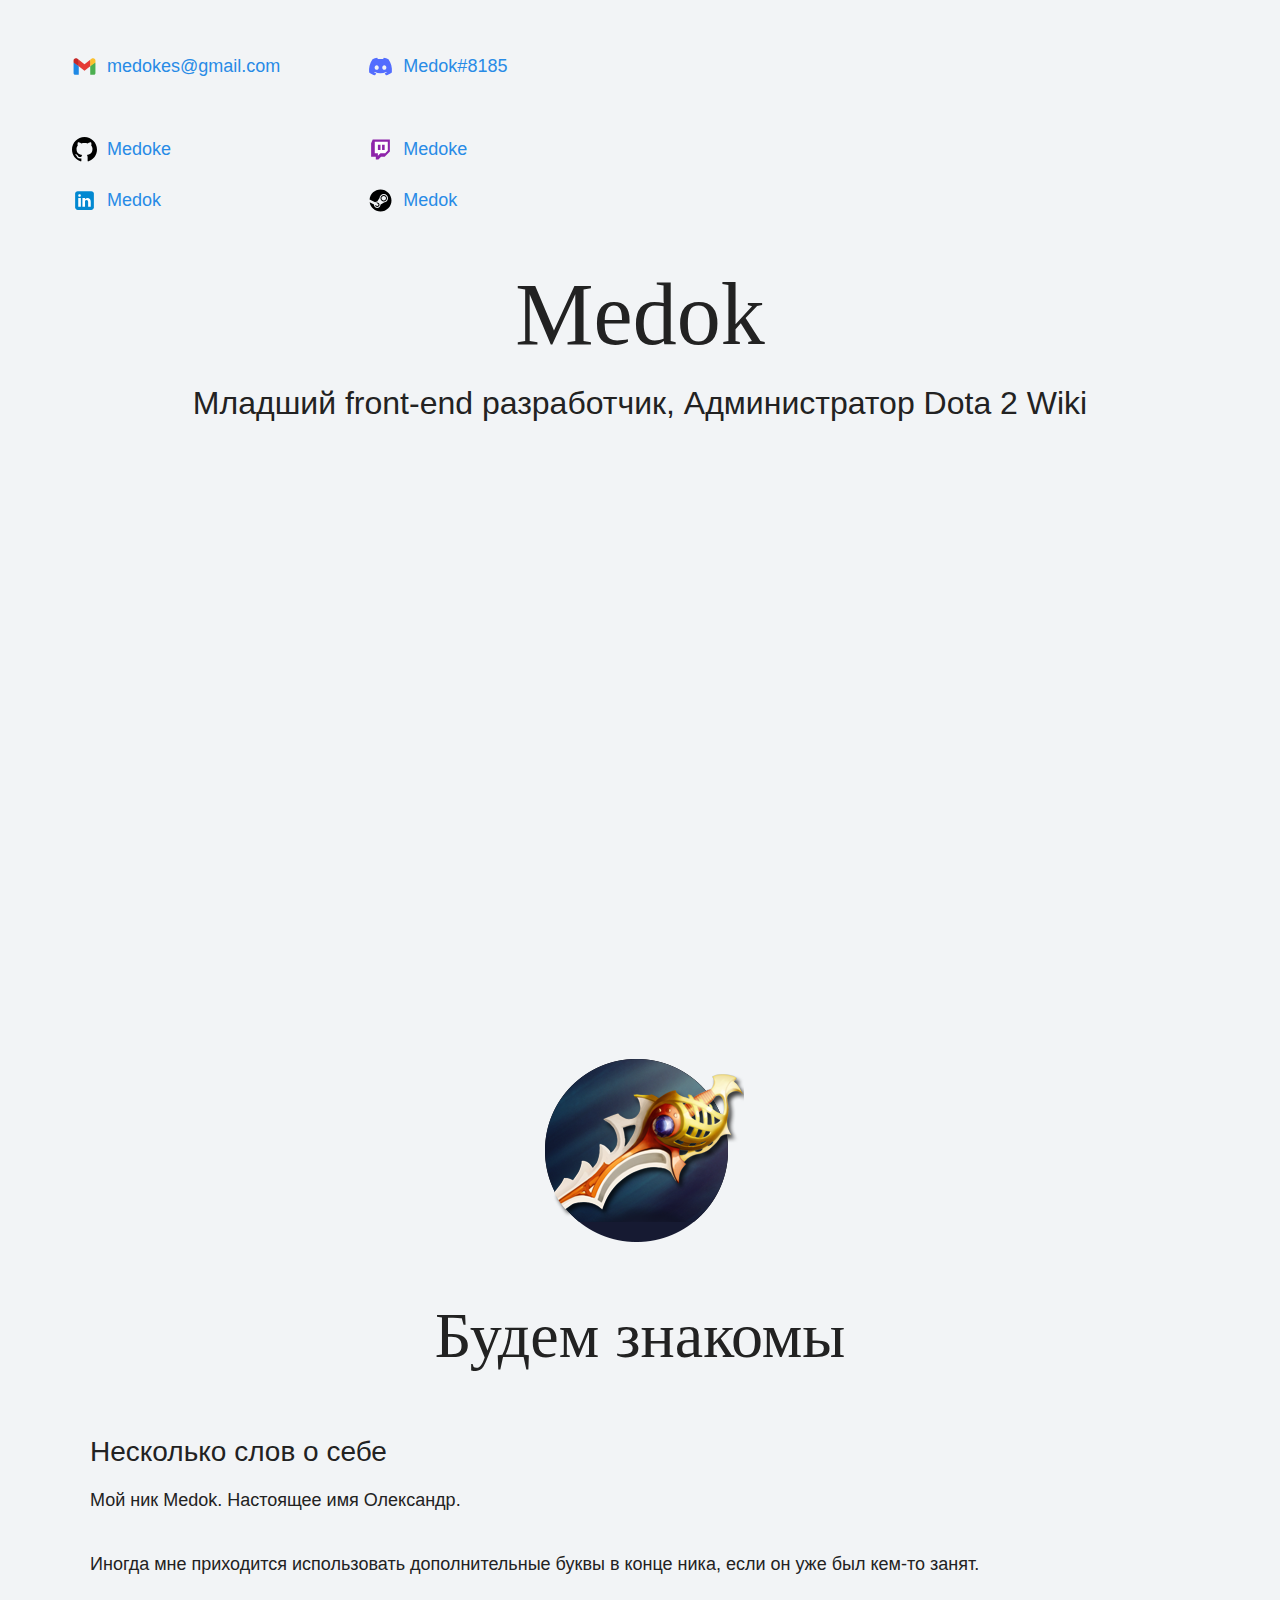
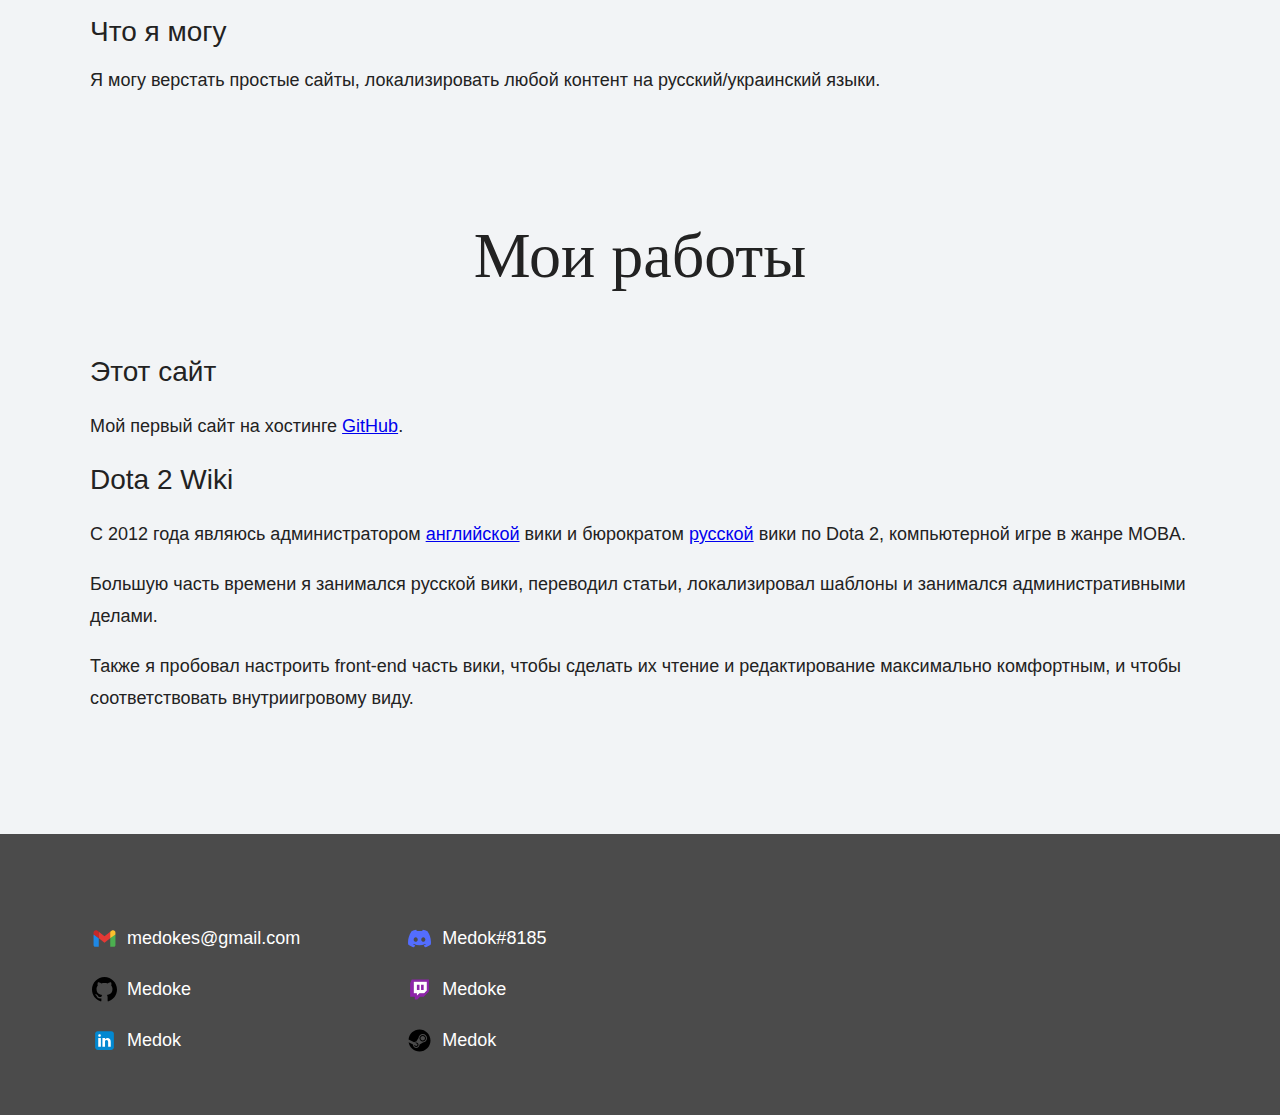
==== ru.html @ 31254937 "Added language switch, changed some fonts and colors" ====
<!DOCTYPE html>
<html lang="ru">

<head>
    <meta charset="UTF-8">
    <link rel="stylesheet" href="style.css">
    <link href="https://fonts.googleapis.com/css?family=Montserrat:400,500,700|Old+Standard+TT&display=swap&subset=cyrillic" rel="stylesheet">
    <link rel="shortcut icon" href="img/favicon.ico">
    <title>Портфолио младшего front-end разработчика</title>
</head>

<body>
    <header class="page-header">
        <div class="container">
            <p><a id="email" href="mailto:medokes@gmail.com" class="email" target="_blank" rel="noopener noreferrer">medokes@gmail.com</a><span title="Нажмите чтобы скопировать (Позже я заставлю это работать)" class="copy-button-header" id="copyemail"></span></p>
            <p><a href="https://github.com/Medoke" class="github" target="_blank">Medoke</a></p>
            <p><a href="https://linkedin.com/in/medok/" class="linkedin" target="_blank">Medok</a></p>
        </div>
        <div class="container">
            <p><a id="discord" href="https://discordapp.com/users/269479574465806346/" class="discord" target="_blank">Medok#8185</a><span title="Нажмите чтобы скопировать (Позже я заставлю это работать)" class="copy-button-header" id="copydiscord"></span></p>
            <p><a href="https://twitch.tv/Medoke" class="twitch" target="_blank">Medoke</a></p>
            <p><a href="https://steamcommunity.com/id/Medok/" class="steam" target="_blank">Medok</a></p>
        </div>
        <div class="lang">
            <p><a title="English" href="index.html">EN</a></p>
        </div>
    </header>

    <section class="hero-image">
        <div class="container">
            <h1 class="heading">Medok</h1>
            <p>Младший front-end разработчик, Администратор Dota 2 Wiki</p>
        </div>
    </section>

    <section class="intro">
        <div class="container">
            <figure class="avatar">
                <img src="files/avatar.png" alt="Мой аватар">
            </figure>
            <h2 class="subheading">Будем знакомы</h2>
            <h3>Несколько слов о себе</h3>
            <p>Мой ник Medok. Настоящее имя Олександр.</p>
            <p>Иногда мне приходится использовать дополнительные буквы в конце ника, если он уже был кем-то занят.</p>
            <h3>Что я могу</h3>
            <p>Я могу верстать простые сайты, локализировать любой контент на русский/украинский языки.</p>
        </div>
    </section>

    <section class="portfolio">
        <div class="container">
            <h2 class="subheading">Мои работы</h2>

            <h3>Этот сайт</h3>
            <p>Мой первый сайт на хостинге <a href="https://github.com">GitHub</a>.</p>

            <h3>Dota 2 Wiki</h3>
            <p>С 2012 года являюсь администратором <a href="https://dota2.fandom.com" target="_blank">английской</a> вики и бюрократом <a href="https://dota2.fandom.com/ru" target="_blank">русской</a> вики по Dota 2, компьютерной игре в жанре MOBA.</p>
            <p>Большую часть времени я занимался русской вики, переводил статьи, локализировал шаблоны и занимался административными делами.</p>
            <p>Также я пробовал настроить front-end часть вики, чтобы сделать их чтение и редактирование максимально комфортным, и чтобы соответствовать внутриигровому виду.</p>
        </div>
    </section>

    <footer class="page-footer">
        <div class="container">
            <p><a href="mailto:medokes@gmail.com" class="email" target="_blank" rel="noopener noreferrer">medokes@gmail.com</a><span title="Нажмите чтобы скопировать (Позже я заставлю это работать)" class="copy-button-footer" id="copyemail"></span></p>
            <p><a href="https://github.com/Medoke" class="github" target="_blank">Medoke</a></p>
            <p><a href="https://linkedin.com/in/medok/" class="linkedin" target="_blank">Medok</a></p>
        </div>
        <div class="container">
            <p><a href="https://discordapp.com/users/269479574465806346/" class="discord" target="_blank">Medok#8185</a><span title="Нажмите чтобы скопировать (Позже я заставлю это работать)" class="copy-button-footer" id="copydiscord"></span></p>
            <p><a href="https://twitch.tv/Medoke" class="twitch" target="_blank">Medoke</a></p>
            <p><a href="https://steamcommunity.com/id/Medok/" class="steam" target="_blank">Medok</a></p>
        </div>
    </footer>
</body>

</html>
---- style.css ----
@font-face {
    font-family: 'Radiance';
    src: url('https://steamcdn-a.akamaihd.net/apps/underlords/fonts/Radiance-Regular.woff') format('woff');
    font-weight: 400;
    font-style: normal;
    font-display: swap
}

@font-face {
    font-family: 'Radiance';
    src: url('https://cdn.cloudflare.steamstatic.com/apps/dota2/fonts/radiance-bold.woff') format('woff');
    font-weight: 700;
    font-style: normal;
    font-display: swap
}

@font-face {
    font-family: 'Radiance';
    src: url('https://cdn.cloudflare.steamstatic.com/apps/dota2/fonts/radiance-black.woff') format('woff');
    font-weight: 900;
    font-style: normal;
    font-display: swap
}

@font-face {
    font-family: 'Radiance';
    src: url('https://cdn.cloudflare.steamstatic.com/apps/dota2/fonts/radiance-semibold.woff') format('woff');
    font-weight: 500;
    font-style: normal;
    font-display: swap
}

body {
    margin: 0;
    min-width: 1100px;
    font-family: "Samsung Sans", sans-serif;
    font-size: 18px;
    line-height: 32px;
    color: #222222;
    background-color: #f2f4f6;
    background-image: url("img/hero-bg.jpg");
    background-repeat: no-repeat;
    background-position: top center;
}

.container {
    max-width: 1100px;
    margin: 0 auto;
    padding: 0 16px;
}

.page-header {
    padding: 32px 0 32px;
    display: grid;
    grid-template-columns: auto auto 2fr;
    margin: 0 auto;
    max-width: 1920px;
}

.page-header .container,
.page-footer .container {
    max-width: 1920px;
    text-align: left;
}

.page-header a {
    margin-left: 56px;
    color: #288be6;
    text-decoration: none;
    background-repeat: no-repeat;
    background-position: left;
}

.email {
    padding-left: 35px;
    background-image: url("img/icon-gmail.svg");
    height: 30px;
    display: inline-block;
    background-size: 25px;
    padding-bottom: 3px;
}

.discord {
    padding-left: 35px;
    background-image: url("img/icon-discord.svg");
    height: 30px;
    display: inline-block;
    background-size: 25px;
    padding-bottom: 3px;
}

.linkedin {
    padding-left: 35px;
    background-image: url("img/icon-linkedin.svg");
    height: 30px;
    display: inline-block;
    background-size: 25px;
    padding-bottom: 3px;
}

.github {
    padding-left: 35px;
    background-image: url("img/icon-github.svg");
    height: 30px;
    display: inline-block;
    background-size: 25px;
    padding-bottom: 3px;
}

.steam {
    padding-left: 35px;
    background-image: url("img/icon-steam-circled.svg");
    height: 30px;
    display: inline-block;
    background-size: 25px;
    padding-bottom: 3px;
}

.twitch {
    padding-left: 35px;
    background-image: url("img/icon-twitch.svg");
    height: 30px;
    display: inline-block;
    background-size: 25px;
    padding-bottom: 3px;
}

.lang {
    text-align: right;
    margin-left: 1200px;
    background-color: #0040ff2b;
    height: 32px;
    width: 32px;
    border-radius: 16px;
}

.lang p {
    margin: 0;
}

.lang a {
    color: #000000c2;
    font-weight: 500;
    margin-left: 0px;
    margin-right: 4px;
}

.hero-image {
    margin-bottom: 620px;
}

.hero-image .container {
    max-width: 1920px;
    text-align: center;
}

.heading {
    margin: 0 0 16px;
    font-family: "Radiance", serif;
    font-size: 88px;
    line-height: 96px;
    font-weight: 400;
}

.hero-image p {
    margin: 0;
    font-size: 32px;
    line-height: 48px;
}

.intro {
    margin: 0 0 120px;
}

.subheading {
    margin: 0 0 56px;
    font-family: "Radiance", serif;
    font-size: 64px;
    line-height: 80px;
    font-weight: 400;
    text-align: center;
}

.avatar {
    margin: 0 0 32px;
    text-align: center;
}

.intro h3,
.portfolio h3 {
    margin: 0 0 12px;
    font-size: 28px;
    line-height: 40px;
    font-weight: 500;
}

.intro p {
    margin: 0 0 32px;
}

.skills-list {
    margin: 0;
    padding: 0;
}

.skills-list dt {
    padding-left: 32px;
    background-repeat: no-repeat;
    background-position: left;
}

.skill-html {
    background-image: url("img/icon-html.svg");
}

.skill-css {
    background-image: url("img/icon-css.svg");
}

.level {
    margin: 4px 0 16px;
    padding: 0;
    height: 14px;
    font-size: 0;
    background-color: #ffffff;
    border: 1px solid #86c3fa;
    border-radius: 8px;
}

.level div {
    margin: 1px;
    height: 12px;
    background-color: #288be6;
    border-radius: 6px;
}

.portfolio {
    margin: 0 0 120px;
}

.projects {
    margin: 0;
    padding: 0;
    list-style: none;
}

.projects li {
    margin: 0 0 80px;
}

.project-image {
    margin: 0 0 24px;
    text-align: center;
}

.projects p {
    margin: 0 0 24px;
}

.button {
    padding: 6px 20px;
    display: inline-block;
    vertical-align: baseline;
    text-decoration: none;
    text-transform: uppercase;
    border-radius: 4px;
    background-color: #288be6;
    color: #ffffff;
}

.page-footer {
    background-color: #4b4b4b;
    color: #ffffff;
    display: grid;
    grid-template-columns: auto auto 2fr;
    margin: 0 auto;
    max-width: 1920px;
    padding: 70px 20px 40px;
}

.page-footer a {
    margin-left: 56px;
    color: inherit;
    text-decoration: none;
    background-repeat: no-repeat;
    background-position: left;
}

.copy-button-header {
    background-image: url("https://img.icons8.com/fluency-systems-regular/48/000000/copy.png");
    height: 12px;
    display: inline-block;
    background-size: 16px;
    padding-bottom: 2px;
    width: 16px;
    margin-left: 3px;
    cursor: pointer;
}

.copy-button-footer {
    background-image: url("https://img.icons8.com/fluency-systems-regular/48/000000/copy.png");
    height: 12px;
    display: inline-block;
    background-size: 16px;
    padding-bottom: 2px;
    width: 16px;
    margin-left: 3px;
    cursor: pointer;
    filter: invert(100%);
}
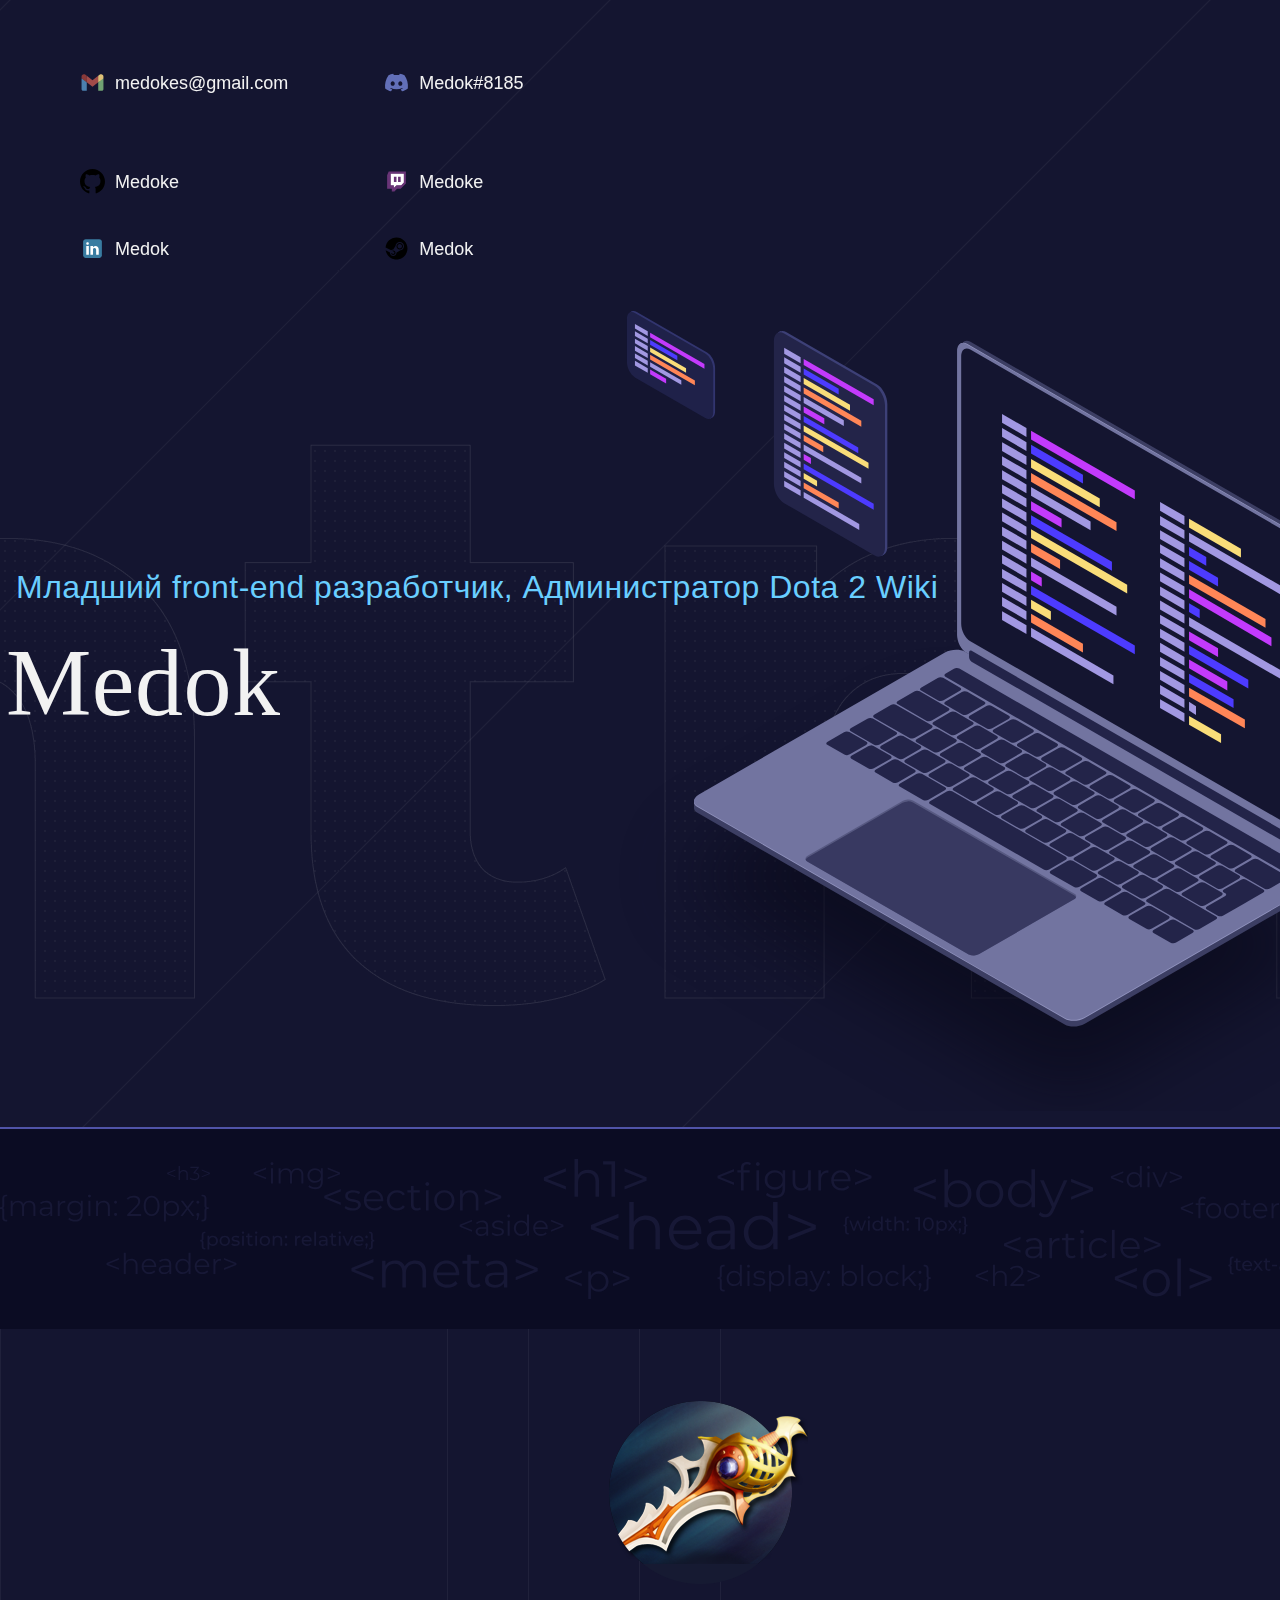
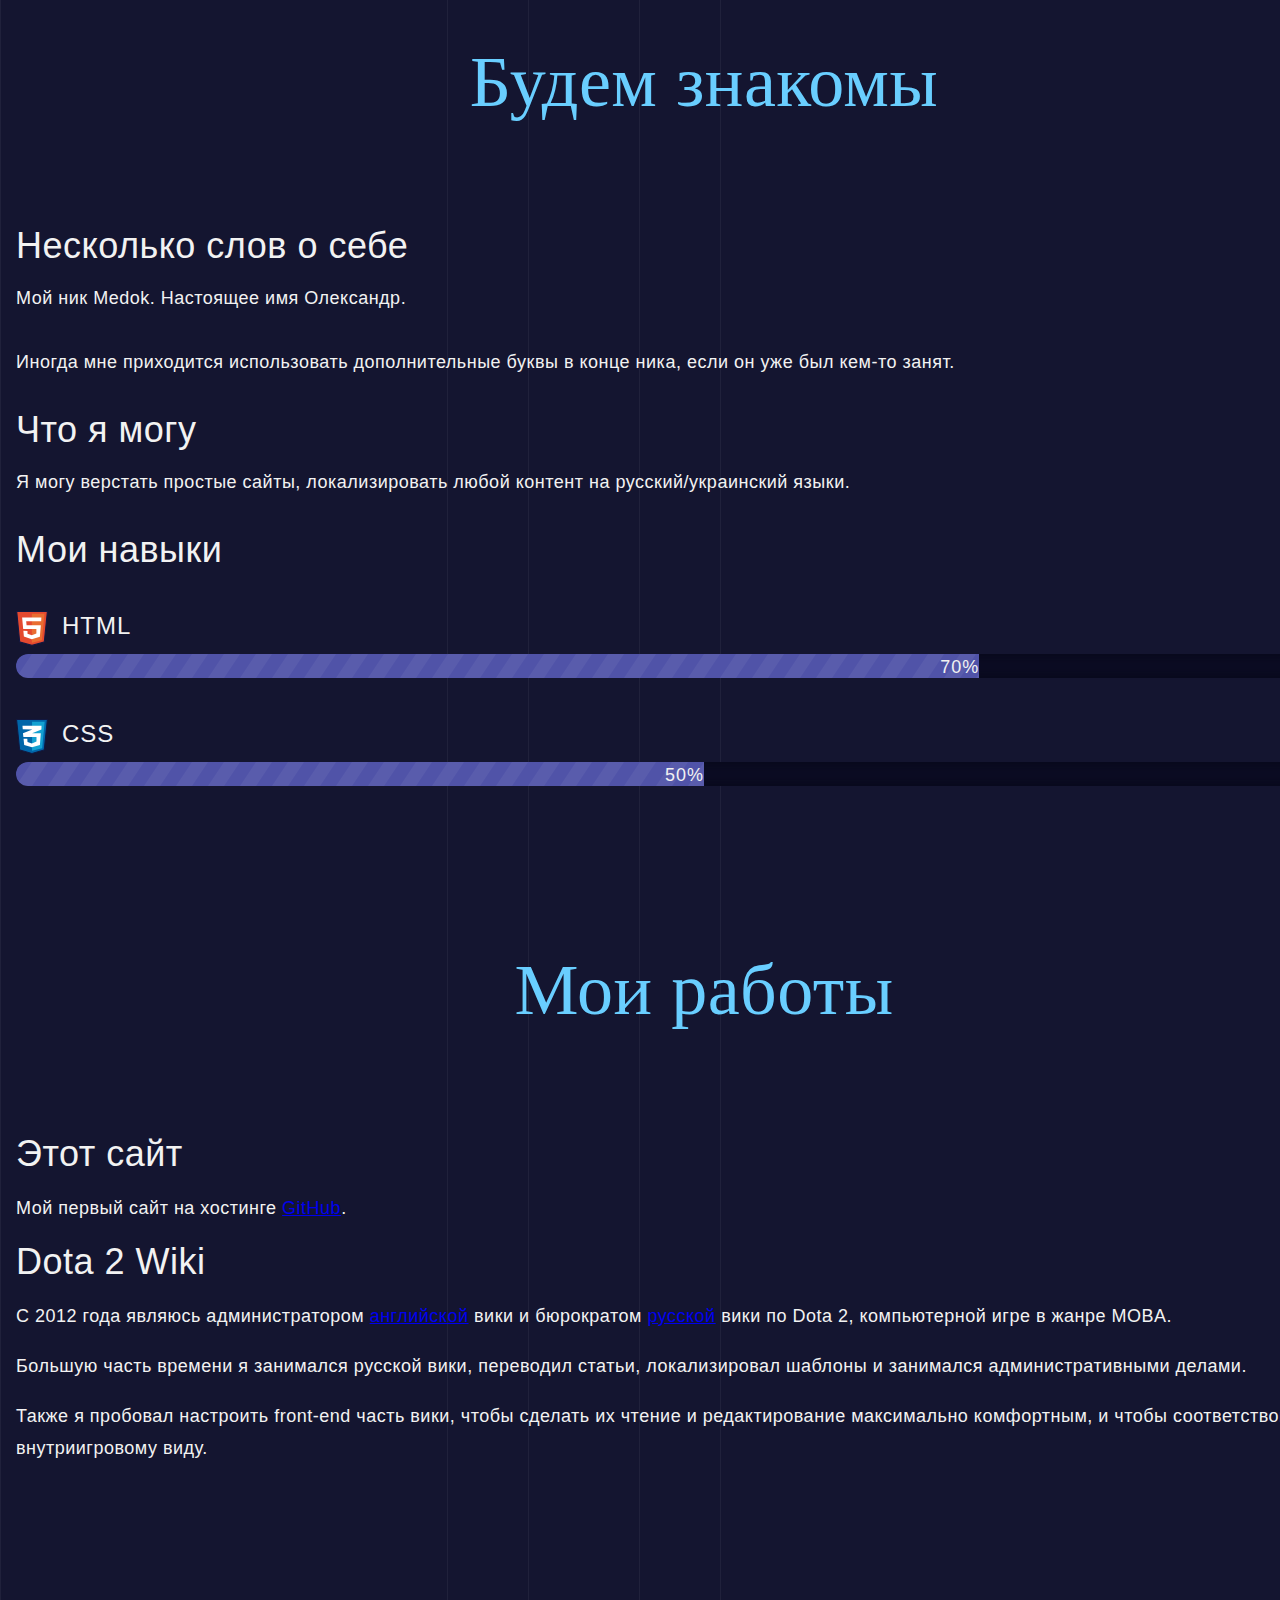
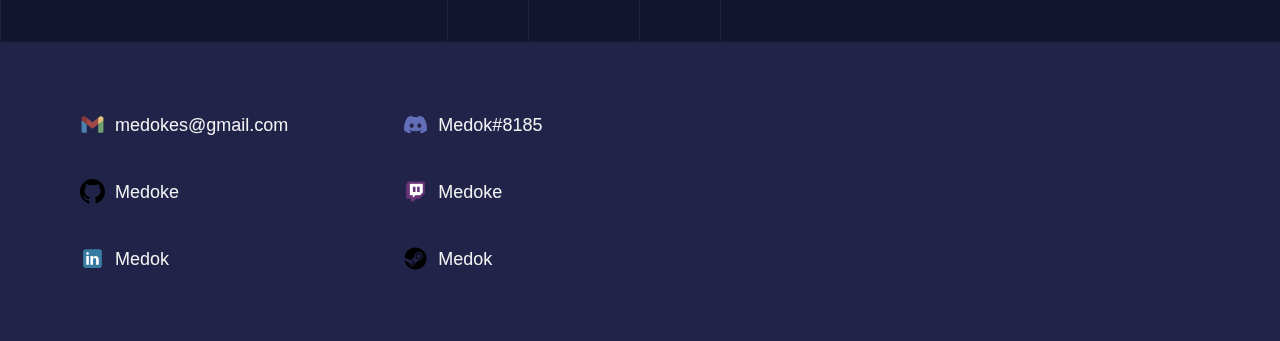
==== commit f3d64498: "Dark theme now main, skills improved" ====
--- a/ru.html
+++ b/ru.html
@@ -4,7 +4,7 @@
 <head>
     <meta charset="UTF-8">
     <link rel="stylesheet" href="style.css">
-    <link href="https://fonts.googleapis.com/css?family=Montserrat:400,500,700|Old+Standard+TT&display=swap&subset=cyrillic" rel="stylesheet">
+    <link rel="stylesheet" href="https://fonts.googleapis.com/css?family=Montserrat:400,500,700|Old+Standard+TT&display=swap&subset=cyrillic">
     <link rel="shortcut icon" href="img/favicon.ico">
     <title>Портфолио младшего front-end разработчика</title>
 </head>
@@ -12,17 +12,19 @@
 <body>
     <header class="page-header">
         <div class="container">
-            <p><a id="email" href="mailto:medokes@gmail.com" class="email" target="_blank" rel="noopener noreferrer">medokes@gmail.com</a><span title="Нажмите чтобы скопировать (Позже я заставлю это работать)" class="copy-button-header" id="copyemail"></span></p>
-            <p><a href="https://github.com/Medoke" class="github" target="_blank">Medoke</a></p>
-            <p><a href="https://linkedin.com/in/medok/" class="linkedin" target="_blank">Medok</a></p>
+            <p><a alt="Email" id="email" href="mailto:medokes@gmail.com" class="email" target="_blank" rel="noopener noreferrer">medokes@gmail.com</a><span alt="Копировать" title="Нажмите чтобы скопировать (Позже я заставлю это работать)" class="copy-button"
+                    id="copyemail"></span></p>
+            <p><a alt="GitHub" href="https://github.com/Medoke" class="github" target="_blank">Medoke</a></p>
+            <p><a alt="LinkedIn" href="https://linkedin.com/in/medok/" class="linkedin" target="_blank">Medok</a></p>
         </div>
         <div class="container">
-            <p><a id="discord" href="https://discordapp.com/users/269479574465806346/" class="discord" target="_blank">Medok#8185</a><span title="Нажмите чтобы скопировать (Позже я заставлю это работать)" class="copy-button-header" id="copydiscord"></span></p>
-            <p><a href="https://twitch.tv/Medoke" class="twitch" target="_blank">Medoke</a></p>
-            <p><a href="https://steamcommunity.com/id/Medok/" class="steam" target="_blank">Medok</a></p>
+            <p><a alt="Discord" id="discord" href="https://discordapp.com/users/269479574465806346/" class="discord" target="_blank">Medok#8185</a><span alt="Копировать" title="Нажмите чтобы скопировать (Позже я заставлю это работать)" class="copy-button"
+                    id="copydiscord"></span></p>
+            <p><a alt="Twitch" href="https://twitch.tv/Medoke" class="twitch" target="_blank">Medoke</a></p>
+            <p><a alt="Steam" href="https://steamcommunity.com/id/Medok/" class="steam" target="_blank">Medok</a></p>
         </div>
         <div class="lang">
-            <p><a title="English" href="index.html">EN</a></p>
+            <p><a title="English" href="/MySite/">EN</a></p>
         </div>
     </header>
 
@@ -45,6 +47,19 @@
             <h3>Что я могу</h3>
             <p>Я могу верстать простые сайты, локализировать любой контент на русский/украинский языки.</p>
         </div>
+        <div class="skills">
+            <h3>Мои навыки</h3>
+            <dl class="skills-list">
+                <dt class="skill-html">HTML</dt>
+                <dd class="level">
+                    <div style="width: 70%;">70%</div>
+                </dd>
+                <dt class="skill-css">CSS</dt>
+                <dd class="level">
+                    <div style="width: 50%;">50%</div>
+                </dd>
+            </dl>
+        </div>
     </section>
 
     <section class="portfolio">
@@ -52,10 +67,11 @@
             <h2 class="subheading">Мои работы</h2>
 
             <h3>Этот сайт</h3>
-            <p>Мой первый сайт на хостинге <a href="https://github.com">GitHub</a>.</p>
+            <p>Мой первый сайт на хостинге <a alt="GitHub" href="https://github.com">GitHub</a>.</p>
 
             <h3>Dota 2 Wiki</h3>
-            <p>С 2012 года являюсь администратором <a href="https://dota2.fandom.com" target="_blank">английской</a> вики и бюрократом <a href="https://dota2.fandom.com/ru" target="_blank">русской</a> вики по Dota 2, компьютерной игре в жанре MOBA.</p>
+            <p>С 2012 года являюсь администратором <a alt="Dota 2 Wiki" href="https://dota2.fandom.com" target="_blank">английской</a> вики и бюрократом <a alt="Dota 2 Вики" href="https://dota2.fandom.com/ru" target="_blank">русской</a> вики по Dota 2, компьютерной
+                игре в жанре MOBA.</p>
             <p>Большую часть времени я занимался русской вики, переводил статьи, локализировал шаблоны и занимался административными делами.</p>
             <p>Также я пробовал настроить front-end часть вики, чтобы сделать их чтение и редактирование максимально комфортным, и чтобы соответствовать внутриигровому виду.</p>
         </div>
@@ -63,14 +79,15 @@
 
     <footer class="page-footer">
         <div class="container">
-            <p><a href="mailto:medokes@gmail.com" class="email" target="_blank" rel="noopener noreferrer">medokes@gmail.com</a><span title="Нажмите чтобы скопировать (Позже я заставлю это работать)" class="copy-button-footer" id="copyemail"></span></p>
-            <p><a href="https://github.com/Medoke" class="github" target="_blank">Medoke</a></p>
-            <p><a href="https://linkedin.com/in/medok/" class="linkedin" target="_blank">Medok</a></p>
+            <p><a alt="Email" href="mailto:medokes@gmail.com" class="email" target="_blank" rel="noopener noreferrer">medokes@gmail.com</a><span alt="Копировать" title="Нажмите чтобы скопировать (Позже я заставлю это работать)" class="copy-button invert"
+                    id="copyemail"></span></p>
+            <p><a alt="GitHub" href="https://github.com/Medoke" class="github" target="_blank">Medoke</a></p>
+            <p><a alt="LinkedIn" href="https://linkedin.com/in/medok/" class="linkedin" target="_blank">Medok</a></p>
         </div>
         <div class="container">
-            <p><a href="https://discordapp.com/users/269479574465806346/" class="discord" target="_blank">Medok#8185</a><span title="Нажмите чтобы скопировать (Позже я заставлю это работать)" class="copy-button-footer" id="copydiscord"></span></p>
-            <p><a href="https://twitch.tv/Medoke" class="twitch" target="_blank">Medoke</a></p>
-            <p><a href="https://steamcommunity.com/id/Medok/" class="steam" target="_blank">Medok</a></p>
+            <p><a alt="Discord" href="https://discordapp.com/users/269479574465806346/" class="discord" target="_blank">Medok#8185</a><span alt="Копировать" title="Нажмите чтобы скопировать (Позже я заставлю это работать)" class="copy-button invert" id="copydiscord"></span></p>
+            <p><a alt="Twitch" href="https://twitch.tv/Medoke" class="twitch" target="_blank">Medoke</a></p>
+            <p><a alt="Steam" href="https://steamcommunity.com/id/Medok/" class="steam" target="_blank">Medok</a></p>
         </div>
     </footer>
 </body>
--- a/style.css
+++ b/style.css
@@ -1,310 +1,507 @@
-@font-face {
-    font-family: 'Radiance';
-    src: url('https://steamcdn-a.akamaihd.net/apps/underlords/fonts/Radiance-Regular.woff') format('woff');
-    font-weight: 400;
-    font-style: normal;
-    font-display: swap
-}
-
-@font-face {
-    font-family: 'Radiance';
-    src: url('https://cdn.cloudflare.steamstatic.com/apps/dota2/fonts/radiance-bold.woff') format('woff');
-    font-weight: 700;
-    font-style: normal;
-    font-display: swap
-}
-
-@font-face {
-    font-family: 'Radiance';
-    src: url('https://cdn.cloudflare.steamstatic.com/apps/dota2/fonts/radiance-black.woff') format('woff');
-    font-weight: 900;
-    font-style: normal;
-    font-display: swap
-}
-
-@font-face {
-    font-family: 'Radiance';
-    src: url('https://cdn.cloudflare.steamstatic.com/apps/dota2/fonts/radiance-semibold.woff') format('woff');
-    font-weight: 500;
-    font-style: normal;
-    font-display: swap
-}
-
-body {
-    margin: 0;
-    min-width: 1100px;
-    font-family: "Samsung Sans", sans-serif;
-    font-size: 18px;
-    line-height: 32px;
-    color: #222222;
-    background-color: #f2f4f6;
-    background-image: url("img/hero-bg.jpg");
-    background-repeat: no-repeat;
-    background-position: top center;
-}
-
-.container {
-    max-width: 1100px;
-    margin: 0 auto;
-    padding: 0 16px;
-}
-
-.page-header {
-    padding: 32px 0 32px;
-    display: grid;
-    grid-template-columns: auto auto 2fr;
-    margin: 0 auto;
-    max-width: 1920px;
-}
-
-.page-header .container,
-.page-footer .container {
-    max-width: 1920px;
-    text-align: left;
-}
-
-.page-header a {
-    margin-left: 56px;
-    color: #288be6;
-    text-decoration: none;
-    background-repeat: no-repeat;
-    background-position: left;
-}
-
-.email {
-    padding-left: 35px;
-    background-image: url("img/icon-gmail.svg");
-    height: 30px;
-    display: inline-block;
-    background-size: 25px;
-    padding-bottom: 3px;
-}
-
-.discord {
-    padding-left: 35px;
-    background-image: url("img/icon-discord.svg");
-    height: 30px;
-    display: inline-block;
-    background-size: 25px;
-    padding-bottom: 3px;
-}
-
-.linkedin {
-    padding-left: 35px;
-    background-image: url("img/icon-linkedin.svg");
-    height: 30px;
-    display: inline-block;
-    background-size: 25px;
-    padding-bottom: 3px;
-}
-
-.github {
-    padding-left: 35px;
-    background-image: url("img/icon-github.svg");
-    height: 30px;
-    display: inline-block;
-    background-size: 25px;
-    padding-bottom: 3px;
-}
-
-.steam {
-    padding-left: 35px;
-    background-image: url("img/icon-steam-circled.svg");
-    height: 30px;
-    display: inline-block;
-    background-size: 25px;
-    padding-bottom: 3px;
-}
-
-.twitch {
-    padding-left: 35px;
-    background-image: url("img/icon-twitch.svg");
-    height: 30px;
-    display: inline-block;
-    background-size: 25px;
-    padding-bottom: 3px;
-}
-
-.lang {
-    text-align: right;
-    margin-left: 1200px;
-    background-color: #0040ff2b;
-    height: 32px;
-    width: 32px;
-    border-radius: 16px;
-}
-
-.lang p {
-    margin: 0;
-}
-
-.lang a {
-    color: #000000c2;
-    font-weight: 500;
-    margin-left: 0px;
-    margin-right: 4px;
-}
-
-.hero-image {
-    margin-bottom: 620px;
-}
-
-.hero-image .container {
-    max-width: 1920px;
-    text-align: center;
-}
-
-.heading {
-    margin: 0 0 16px;
-    font-family: "Radiance", serif;
-    font-size: 88px;
-    line-height: 96px;
-    font-weight: 400;
-}
-
-.hero-image p {
-    margin: 0;
-    font-size: 32px;
-    line-height: 48px;
-}
-
-.intro {
-    margin: 0 0 120px;
-}
-
-.subheading {
-    margin: 0 0 56px;
-    font-family: "Radiance", serif;
-    font-size: 64px;
-    line-height: 80px;
-    font-weight: 400;
-    text-align: center;
-}
-
-.avatar {
-    margin: 0 0 32px;
-    text-align: center;
-}
-
-.intro h3,
-.portfolio h3 {
-    margin: 0 0 12px;
-    font-size: 28px;
-    line-height: 40px;
-    font-weight: 500;
-}
-
-.intro p {
-    margin: 0 0 32px;
-}
-
-.skills-list {
-    margin: 0;
-    padding: 0;
-}
-
-.skills-list dt {
-    padding-left: 32px;
-    background-repeat: no-repeat;
-    background-position: left;
-}
-
-.skill-html {
-    background-image: url("img/icon-html.svg");
-}
-
-.skill-css {
-    background-image: url("img/icon-css.svg");
-}
-
-.level {
-    margin: 4px 0 16px;
-    padding: 0;
-    height: 14px;
-    font-size: 0;
-    background-color: #ffffff;
-    border: 1px solid #86c3fa;
-    border-radius: 8px;
-}
-
-.level div {
-    margin: 1px;
-    height: 12px;
-    background-color: #288be6;
-    border-radius: 6px;
-}
-
-.portfolio {
-    margin: 0 0 120px;
-}
-
-.projects {
-    margin: 0;
-    padding: 0;
-    list-style: none;
-}
-
-.projects li {
-    margin: 0 0 80px;
-}
-
-.project-image {
-    margin: 0 0 24px;
-    text-align: center;
-}
-
-.projects p {
-    margin: 0 0 24px;
-}
-
-.button {
-    padding: 6px 20px;
-    display: inline-block;
-    vertical-align: baseline;
-    text-decoration: none;
-    text-transform: uppercase;
-    border-radius: 4px;
-    background-color: #288be6;
-    color: #ffffff;
-}
-
-.page-footer {
-    background-color: #4b4b4b;
-    color: #ffffff;
-    display: grid;
-    grid-template-columns: auto auto 2fr;
-    margin: 0 auto;
-    max-width: 1920px;
-    padding: 70px 20px 40px;
-}
-
-.page-footer a {
-    margin-left: 56px;
-    color: inherit;
-    text-decoration: none;
-    background-repeat: no-repeat;
-    background-position: left;
-}
-
-.copy-button-header {
-    background-image: url("https://img.icons8.com/fluency-systems-regular/48/000000/copy.png");
-    height: 12px;
-    display: inline-block;
-    background-size: 16px;
-    padding-bottom: 2px;
-    width: 16px;
-    margin-left: 3px;
-    cursor: pointer;
-}
-
-.copy-button-footer {
-    background-image: url("https://img.icons8.com/fluency-systems-regular/48/000000/copy.png");
-    height: 12px;
-    display: inline-block;
-    background-size: 16px;
-    padding-bottom: 2px;
-    width: 16px;
-    margin-left: 3px;
-    cursor: pointer;
-    filter: invert(100%);
+body {
+    position: relative;
+    margin: 0;
+    min-width: 1408px;
+    font-family: "Samsung Sans", sans-serif;
+    font-size: 18px;
+    line-height: 32px;
+    color: #f2f2f2;
+    background-color: #141530;
+    background-image: url("img/pattern-lines-hero.svg");
+    background-position: center;
+}
+
+h3 {
+    font-size: 2em;
+}
+
+h2 {
+    font-size: 4em;
+}
+
+section {
+    letter-spacing: 0.5px;
+}
+
+.container {
+    max-width: 1408px;
+    margin: 0 auto;
+    padding: 0 16px;
+}
+
+.page-header {
+    padding: 40px 0;
+    display: grid;
+    grid-template-columns: auto auto 2fr;
+    margin: 0 auto;
+    max-width: 1920px;
+}
+
+.page-header a,
+.page-footer a {
+    position: relative;
+    margin-left: 64px;
+    padding-bottom: 10px;
+    padding-top: 9px;
+    font-weight: 500;
+    text-decoration: none;
+    background-repeat: no-repeat;
+    background-position: left;
+    color: inherit;
+}
+
+.page-header a:focus,
+.page-header a:hover,
+.page-footer a:focus,
+.page-footer a:hover {
+    color: #69ceff;
+}
+
+.page-header a::after,
+.page-footer a::after {
+    position: absolute;
+    content: "";
+    bottom: 0;
+    left: 0;
+    width: 0;
+    height: 2px;
+    background-color: #69ceff;
+    transition: width 0.3s;
+}
+
+.page-header a:hover::after,
+.page-footer a:hover::after {
+    width: 100%;
+}
+
+
+/* Contacts without hover */
+
+.email,
+.discord,
+.linkedin,
+.github,
+.steam,
+.twitch {
+    padding-left: 35px;
+    height: 30px;
+    display: inline-block;
+    background-size: 25px;
+    padding-bottom: 3px;
+    filter: grayscale(50%);
+}
+
+.email {
+    background-image: url("img/icon-gmail.svg");
+}
+
+.discord {
+    background-image: url("img/icon-discord.svg");
+}
+
+.linkedin {
+    background-image: url("img/icon-linkedin.svg");
+}
+
+.github {
+    background-image: url("img/icon-github.svg");
+}
+
+.steam {
+    background-image: url("img/icon-steam-circled.svg");
+}
+
+.twitch {
+    background-image: url("img/icon-twitch.svg");
+}
+
+
+/* Contacts without hover end */
+
+
+/* Contacts hover/focus */
+
+.email:focus,
+.email:hover,
+.discord:focus,
+.discord:hover,
+.linkedin:focus,
+.linkedin:hover,
+.github:focus,
+.github:hover,
+.steam:focus,
+.steam:hover,
+.twitch:focus,
+.twitch:hover {
+    filter: grayscale(0);
+}
+
+
+/* Contacts hover/focus end */
+
+
+/* Lang switcher */
+
+.lang {
+    text-align: right;
+    margin-left: 1240px;
+    background-color: #9ab3ff2b;
+    height: 33px;
+    width: 33px;
+    border-radius: 50%;
+}
+
+.lang p {
+    margin: 0;
+}
+
+.lang a {
+    margin-left: 0px;
+    margin-right: 5px;
+}
+
+
+/* Lang switcher end */
+
+a:active {
+    opacity: 0.5;
+}
+
+.hero-image {
+    position: relative;
+    padding-top: 200px;
+    height: 798px;
+    background-image: url("img/bg-html.png");
+    background-repeat: no-repeat;
+    background-position-x: center;
+    background-position-y: 48px;
+}
+
+.hero-image .container {
+    display: flex;
+    flex-direction: column;
+}
+
+.hero-image::before {
+    position: absolute;
+    content: "";
+    top: -20px;
+    left: calc(50vw - 32px);
+    width: 800px;
+    height: 800px;
+    background-image: url("img/hero-image.svg");
+    background-repeat: no-repeat;
+}
+
+.hero-image::after {
+    position: absolute;
+    content: "";
+    height: 200px;
+    width: 100%;
+    bottom: 0;
+    background-color: #0b0c23;
+    background-image: url("img/bg-tags.svg");
+    background-position: center;
+    background-repeat: no-repeat;
+    border-top: 2px solid #5053a8;
+}
+
+.heading {
+    font-family: "Radiance", serif;
+    z-index: 1;
+    order: 2;
+    margin: 0 0 0 -10px;
+    width: 815px;
+    font-size: 96px;
+    line-height: 112px;
+    font-weight: 500;
+}
+
+.hero-image p {
+    z-index: 1;
+    order: 1;
+    margin: 0;
+    padding: 32px 0;
+    padding-bottom: 16px;
+    font-size: 32px;
+    line-height: 48px;
+    color: #69ceff;
+}
+
+.intro,
+.portfolio {
+    background-color: #141530;
+    background-image: url("img/pattern-lines.svg");
+    background-repeat: repeat-y;
+    background-position-x: center;
+}
+
+.intro {
+    padding-top: 60px;
+    padding-bottom: 120px;
+    min-height: 828px;
+}
+
+.subheading {
+    margin: 0 0 100px;
+    font-family: "Radiance", serif;
+    text-align: center;
+    line-height: 88px;
+    font-weight: 500;
+    color: #69ceff;
+}
+
+.avatar {
+    margin: 0 0 32px;
+    text-align: center;
+}
+
+.intro .container {
+    position: relative;
+}
+
+.user-image {
+    position: absolute;
+    margin: 0;
+}
+
+.user-image img {
+    width: 640px;
+    height: 640px;
+    object-fit: cover;
+}
+
+.intro .container div {
+    margin-left: 720px;
+    margin-bottom: 56px;
+}
+
+.intro h3,
+.portfolio h3 {
+    margin: 0 0 16px;
+    line-height: 40px;
+    font-weight: 500;
+}
+
+.intro a:visited,
+.portfolio a:visited {
+    color: #078bff;
+}
+
+.intro a:focus,
+.portfolio a:focus,
+.intro a:hover,
+.portfolio a:hover {
+    color: #69ceff;
+    transition: color 0.5s;
+    text-decoration: none;
+}
+
+.intro p {
+    margin: 0 0 32px;
+    z-index: 2;
+}
+
+.skills {
+    max-width: 1408px;
+    margin: 0 auto;
+    padding: 0 16px;
+}
+
+.skills h3 {
+    margin-bottom: 40px;
+}
+
+.skills-list {
+    margin: 0;
+    padding: 0;
+}
+
+.skills-list dt {
+    margin: 0 0 8px;
+    padding-left: 46px;
+    height: 36px;
+    font-size: 24px;
+    letter-spacing: 1px;
+    background-repeat: no-repeat;
+    background-position: left;
+}
+
+.skill-html {
+    background-image: url("img/icon-html.svg");
+    background-size: 32px;
+}
+
+.skill-css {
+    background-image: url("img/icon-css.svg");
+    background-size: 32px;
+}
+
+.level {
+    margin: 0 0 40px;
+    height: 24px;
+    text-align: right;
+    background-color: #0b0c23;
+    box-shadow: inset 0 0 12px #070716;
+    border-radius: 12px;
+    overflow: hidden;
+}
+
+.skills .level div {
+    margin: 0;
+    height: 24px;
+    letter-spacing: 1px;
+    line-height: 26px;
+    background-color: #5053a8;
+    background-image: url("img/progress-pattern.svg");
+}
+
+.portfolio {
+    margin: 0;
+    padding-bottom: 160px;
+}
+
+.projects {
+    margin: 0;
+    padding: 0;
+    list-style: none;
+}
+
+.projects li {
+    position: relative;
+    min-height: 256px;
+    margin: 0 0 100px;
+    padding-left: 528px;
+}
+
+.project-image {
+    position: absolute;
+    top: 0;
+    left: 0;
+    margin: 0;
+}
+
+.project-image img {
+    width: 448px;
+    height: 256px;
+    object-fit: cover;
+}
+
+.projects p {
+    margin: 0 0 32px;
+}
+
+.button {
+    margin: 0;
+    padding: 8px 24px;
+    display: inline-block;
+    vertical-align: baseline;
+    font-size: 14px;
+    font-weight: 500;
+    letter-spacing: 1px;
+    text-decoration: none;
+    text-transform: uppercase;
+    color: #0b0c23;
+    background-color: #69ceff;
+    box-shadow: 0 4px 16px rgba(249, 221, 121, 0.4);
+    border-radius: 24px;
+    transition: background-color 100ms, box-shadow 100ms;
+}
+
+.button:focus,
+.button:hover {
+    background-color: #f9e7a8;
+    box-shadow: 0 4px 32px rgba(249, 221, 121, 0.6);
+}
+
+.button:active {
+    background-color: #b69e4b;
+    box-shadow: none;
+}
+
+.page-footer {
+    padding: 40px 0;
+    background-color: #212349;
+    display: grid;
+    grid-template-columns: auto auto 2fr;
+    margin: 0 auto;
+    max-width: 1920px;
+}
+
+.copy-button {
+    background-image: url("https://img.icons8.com/fluency-systems-regular/48/000000/copy.png");
+    height: 12px;
+    display: inline-block;
+    background-size: 16px;
+    padding-bottom: 2px;
+    width: 16px;
+    margin-left: 3px;
+    cursor: pointer;
+    filter: invert(100%)
+}
+
+.copy-button:focus,
+.copy-button:hover {
+    filter: invert(50%)
+}
+
+@font-face {
+    font-family: 'Samsung Sans';
+    font-style: normal;
+    font-weight: 400;
+    src: local('Samsung Sans Regular'), url('/MySite/fonts/SamsungSans-Regular.woff') format('woff');
+    font-display: swap
+}
+
+@font-face {
+    font-family: 'Samsung Sans';
+    font-style: normal;
+    font-weight: 200;
+    src: local('Samsung Sans Thin'), url('/MySite/fonts/SamsungSans-Thin.woff') format('woff');
+    font-display: swap
+}
+
+@font-face {
+    font-family: 'Samsung Sans';
+    font-style: normal;
+    font-weight: 300;
+    src: local('Samsung Sans Light'), url('/MySite/fonts/SamsungSans-Light.woff') format('woff');
+    font-display: swap
+}
+
+@font-face {
+    font-family: 'Samsung Sans';
+    font-style: normal;
+    font-weight: 500;
+    src: local('Samsung Sans Medium'), url('/MySite/fonts/SamsungSans-Medium.woff') format('woff');
+    font-display: swap
+}
+
+@font-face {
+    font-family: 'Samsung Sans';
+    font-style: normal;
+    font-weight: 700;
+    src: local('Samsung Sans Bold'), url('/MySite/fonts/SamsungSans-Bold.woff') format('woff');
+    font-display: swap
+}
+
+@font-face {
+    font-family: 'Radiance';
+    src: url('/MySite/fonts/Radiance-Regular.woff') format('woff');
+    font-weight: 400;
+    font-display: swap
+}
+
+@font-face {
+    font-family: 'Radiance';
+    src: url('/MySite/fonts/Radiance-Semibold.woff') format('woff');
+    font-weight: 600;
+    font-display: swap
+}
+
+@font-face {
+    font-family: 'Radiance';
+    src: url('/MySite/fonts/Radiance-Bold.woff') format('woff');
+    font-weight: 700;
+    font-display: swap
 }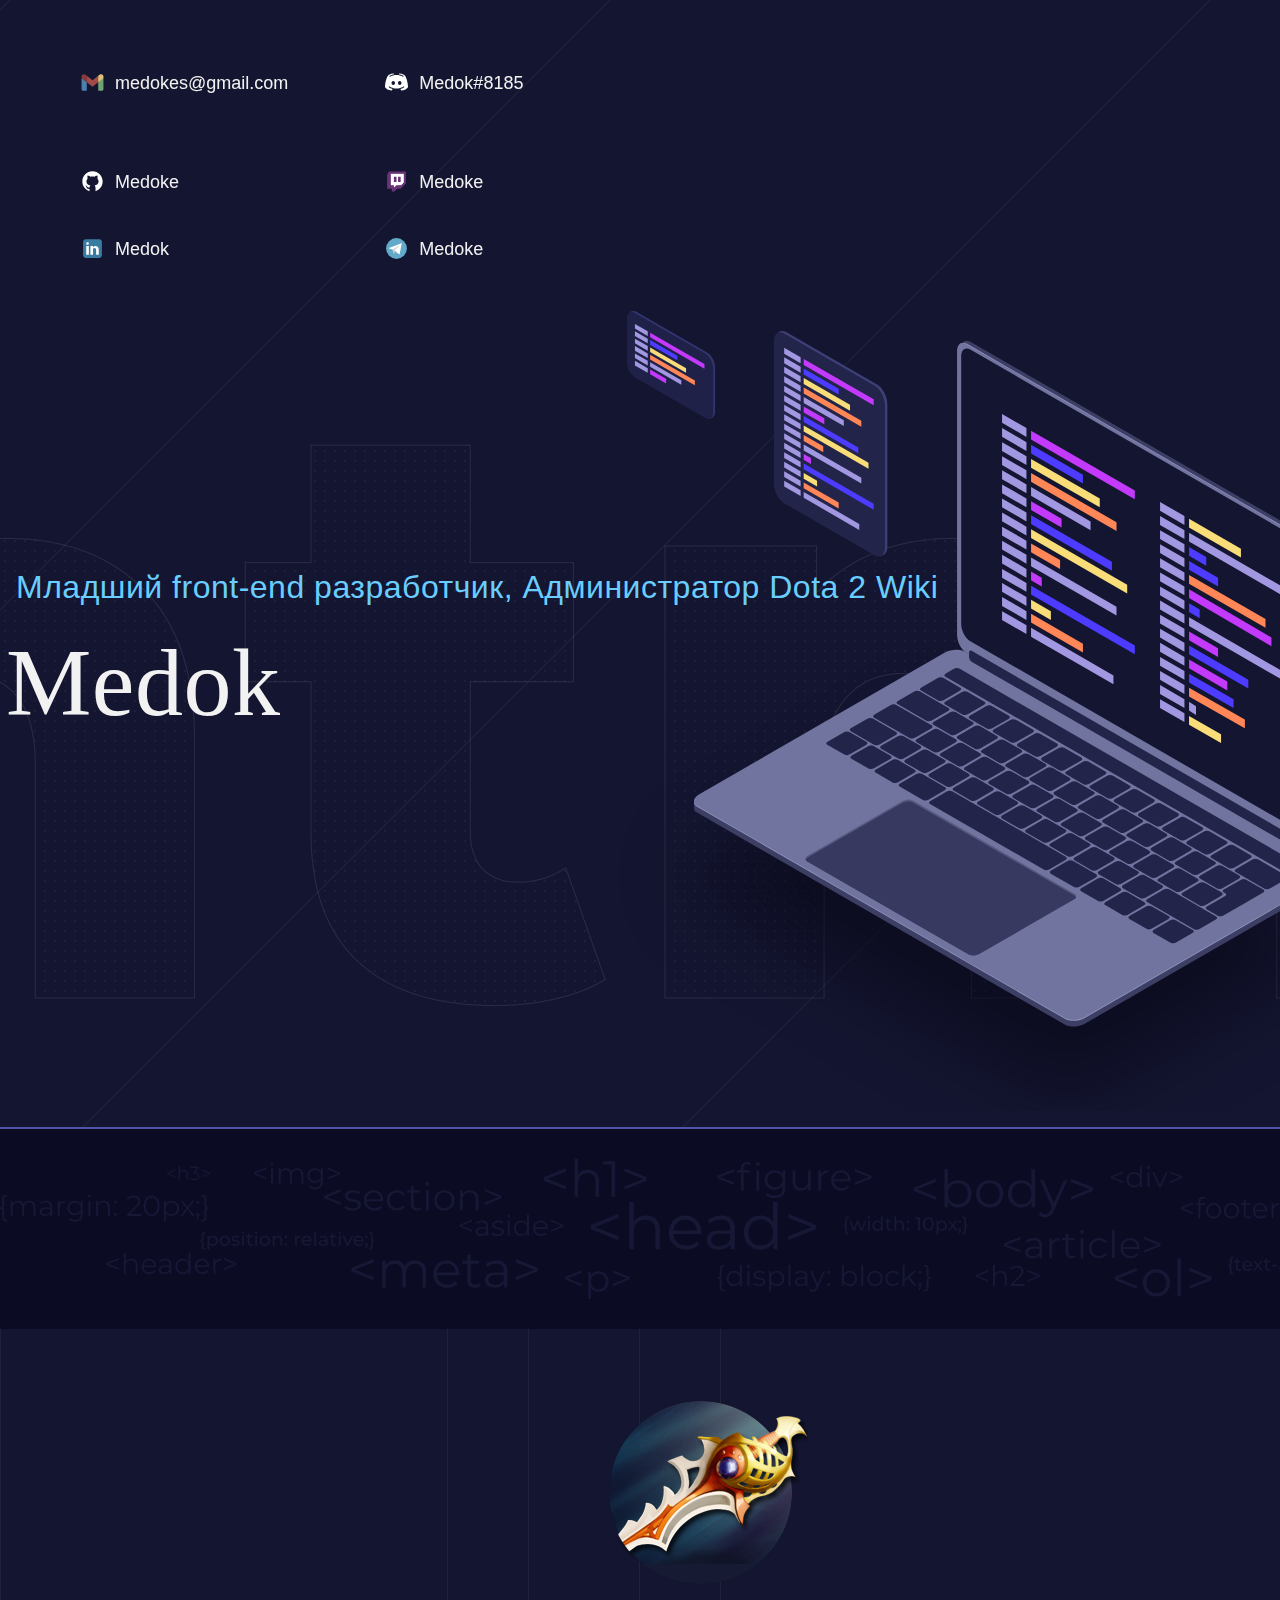
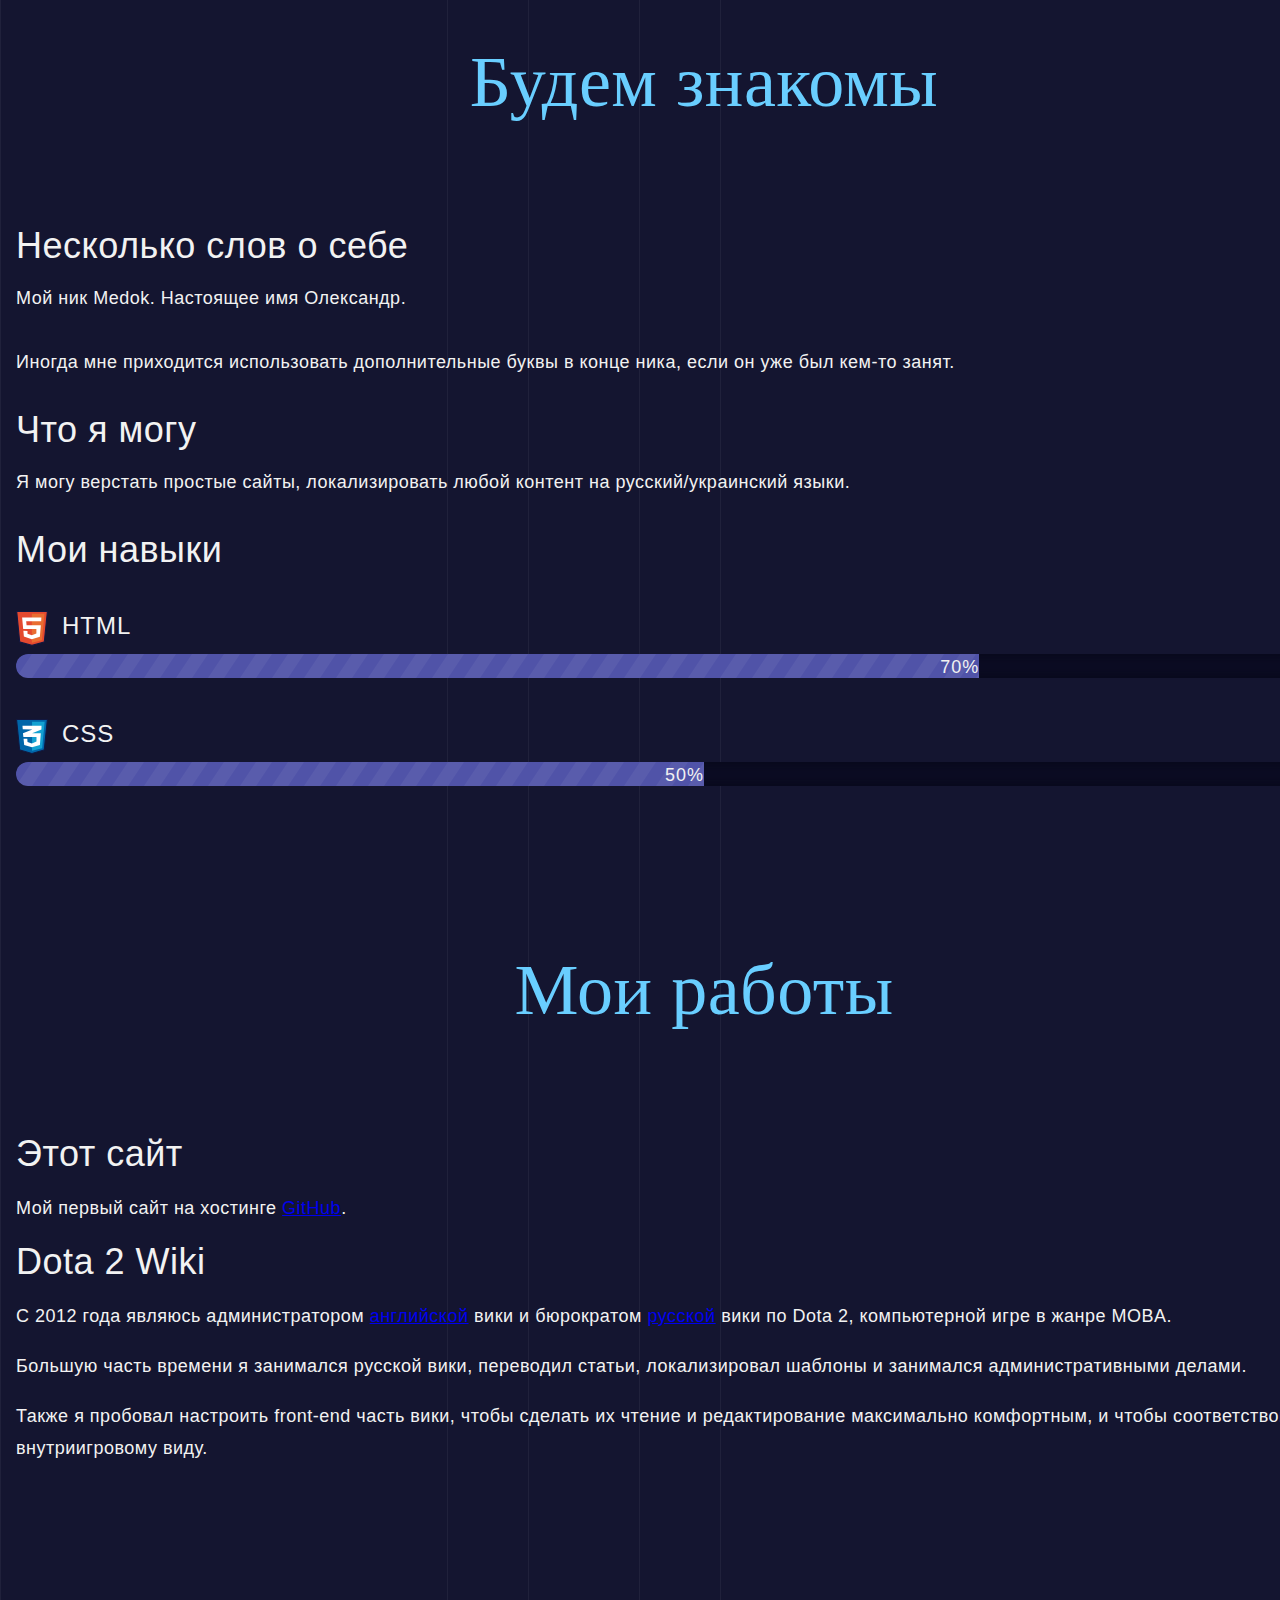
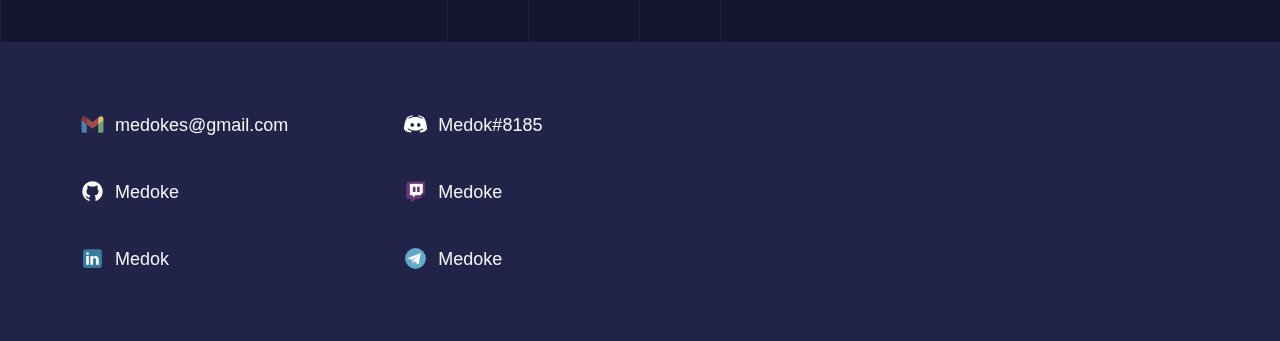
==== commit 33b3cc8b: "steam -> telegram" ====
--- a/ru.html
+++ b/ru.html
@@ -21,7 +21,7 @@
             <p><a alt="Discord" id="discord" href="https://discordapp.com/users/269479574465806346/" class="discord" target="_blank">Medok#8185</a><span alt="Копировать" title="Нажмите чтобы скопировать (Позже я заставлю это работать)" class="copy-button"
                     id="copydiscord"></span></p>
             <p><a alt="Twitch" href="https://twitch.tv/Medoke" class="twitch" target="_blank">Medoke</a></p>
-            <p><a alt="Steam" href="https://steamcommunity.com/id/Medok/" class="steam" target="_blank">Medok</a></p>
+            <p><a alt="Telegram" href="https://t.me/Medoke" class="telegram" target="_blank">Medoke</a></p>
         </div>
         <div class="lang">
             <p><a title="English" href="/MySite/">EN</a></p>
@@ -87,7 +87,7 @@
         <div class="container">
             <p><a alt="Discord" href="https://discordapp.com/users/269479574465806346/" class="discord" target="_blank">Medok#8185</a><span alt="Копировать" title="Нажмите чтобы скопировать (Позже я заставлю это работать)" class="copy-button invert" id="copydiscord"></span></p>
             <p><a alt="Twitch" href="https://twitch.tv/Medoke" class="twitch" target="_blank">Medoke</a></p>
-            <p><a alt="Steam" href="https://steamcommunity.com/id/Medok/" class="steam" target="_blank">Medok</a></p>
+            <p><a alt="Telegram" href="https://t.me/Medoke" class="telegram" target="_blank">Medoke</a></p>
         </div>
     </footer>
 </body>
--- a/style.css
+++ b/style.css
@@ -81,7 +81,7 @@
 .discord,
 .linkedin,
 .github,
-.steam,
+.telegram,
 .twitch {
     padding-left: 35px;
     height: 30px;
@@ -107,8 +107,8 @@
     background-image: url("img/icon-github.svg");
 }
 
-.steam {
-    background-image: url("img/icon-steam-circled.svg");
+.telegram {
+    background-image: url("img/icon-telegram.svg");
 }
 
 .twitch {
@@ -129,8 +129,8 @@
 .linkedin:hover,
 .github:focus,
 .github:hover,
-.steam:focus,
-.steam:hover,
+.telegram:focus,
+.telegram:hover,
 .twitch:focus,
 .twitch:hover {
     filter: grayscale(0);
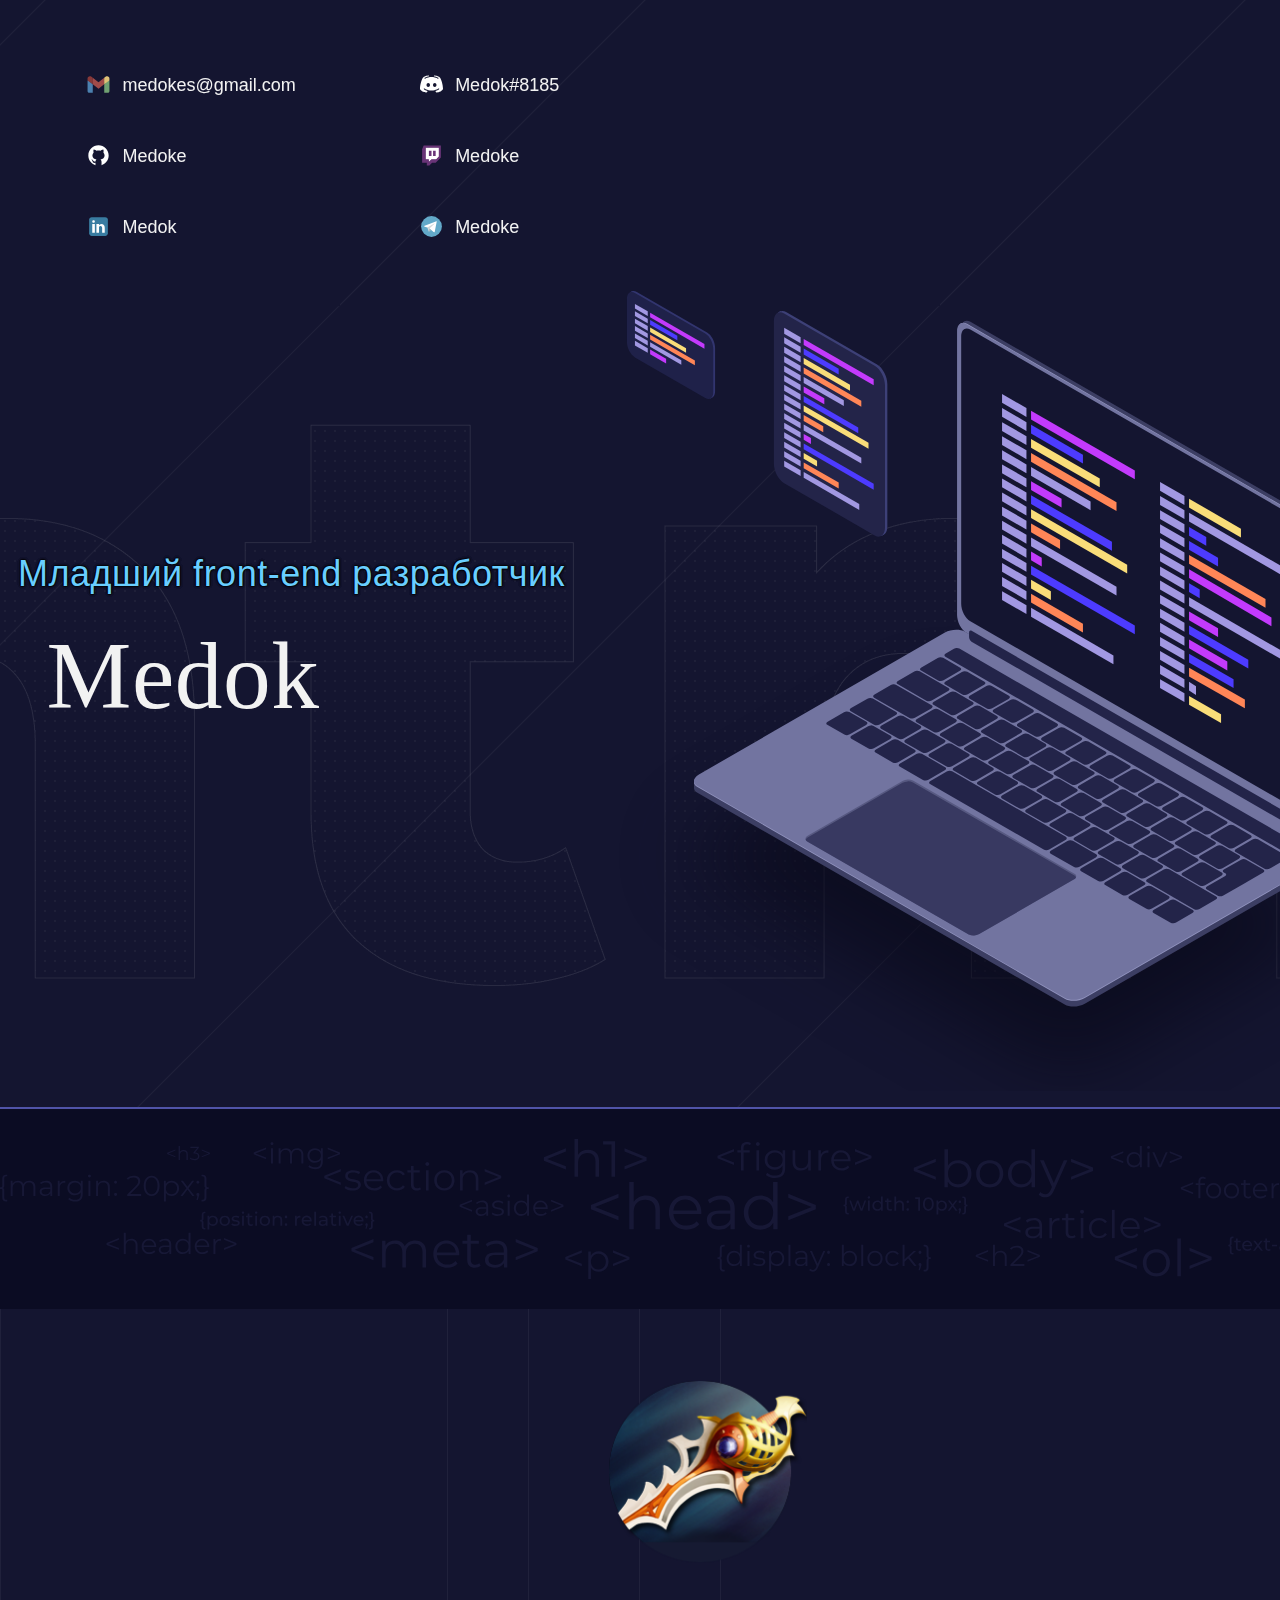
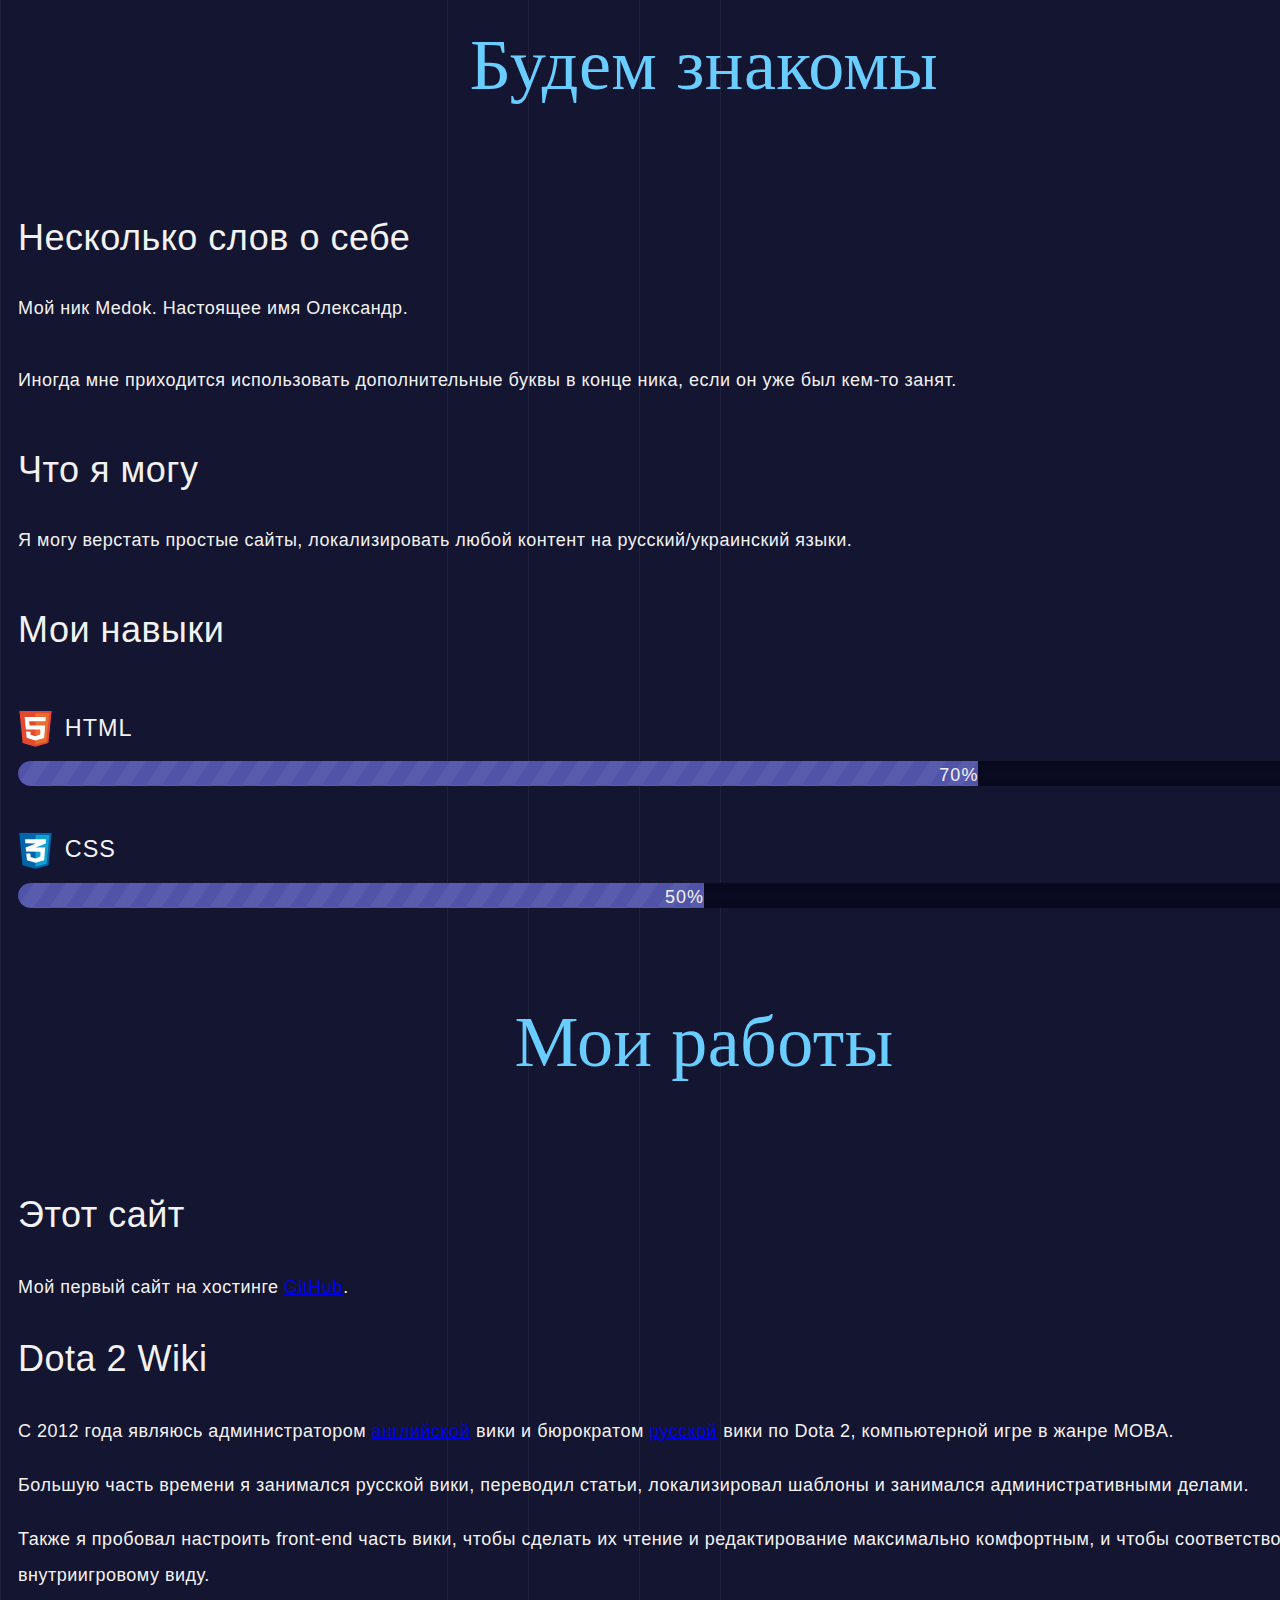
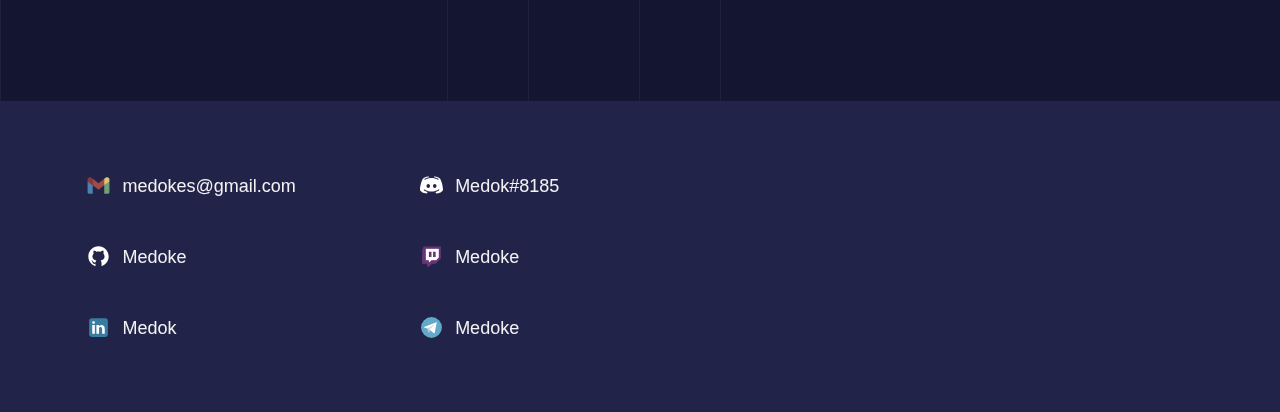
==== commit 0d5e964e: "changed avatar format" ====
--- a/ru.html
+++ b/ru.html
@@ -3,9 +3,10 @@
 
 <head>
     <meta charset="UTF-8">
+    <meta name="google-site-verification" content="WQhJxG8cv2PzL_4hN4ZKY6TKU3Q1FrJb76mayj_HBA4" />
+    <meta name="viewport" content="width=device-width, initial-scale=1.0">
+    <link rel="shortcut icon" href="img/favicon.ico">
     <link rel="stylesheet" href="style.css">
-    <link rel="stylesheet" href="https://fonts.googleapis.com/css?family=Montserrat:400,500,700|Old+Standard+TT&display=swap&subset=cyrillic">
-    <link rel="shortcut icon" href="img/favicon.ico">
     <title>Портфолио младшего front-end разработчика</title>
 </head>
 
@@ -31,14 +32,14 @@
     <section class="hero-image">
         <div class="container">
             <h1 class="heading">Medok</h1>
-            <p>Младший front-end разработчик, Администратор Dota 2 Wiki</p>
+            <p style="text-shadow: -0.1px 0 0.06em black, 0 0.1px 0.06em black, 0.1px 0 0.06em black, 0 -0.1px 0.06em black">Младший front-end разработчик</p>
         </div>
     </section>
 
     <section class="intro">
         <div class="container">
             <figure class="avatar">
-                <img src="files/avatar.png" alt="Мой аватар">
+                <img src="files/avatar.webp" height="207" width="207" alt="Мой аватар">
             </figure>
             <h2 class="subheading">Будем знакомы</h2>
             <h3>Несколько слов о себе</h3>
--- a/style.css
+++ b/style.css
@@ -4,7 +4,7 @@
     min-width: 1408px;
     font-family: "Samsung Sans", sans-serif;
     font-size: 18px;
-    line-height: 32px;
+    line-height: 2em;
     color: #f2f2f2;
     background-color: #141530;
     background-image: url("img/pattern-lines-hero.svg");
@@ -23,10 +23,14 @@
     letter-spacing: 0.5px;
 }
 
+a:active {
+    opacity: 0.5;
+}
+
 .container {
     max-width: 1408px;
     margin: 0 auto;
-    padding: 0 16px;
+    padding: 0 1em;
 }
 
 .page-header {
@@ -40,9 +44,9 @@
 .page-header a,
 .page-footer a {
     position: relative;
-    margin-left: 64px;
-    padding-bottom: 10px;
-    padding-top: 9px;
+    margin-left: 3.8em;
+    padding-bottom: 0.75em;
+    padding-top: 0.5em;
     font-weight: 500;
     text-decoration: none;
     background-repeat: no-repeat;
@@ -75,6 +79,30 @@
 }
 
 
+/* Lang switcher */
+
+.lang {
+    text-align: right;
+    margin-left: 95%;
+    background-color: #9ab3ff2b;
+    height: 1.7em;
+    width: 1.85em;
+    line-height: 1.75em;
+}
+
+.lang p {
+    margin: 0;
+}
+
+.lang a {
+    margin-left: 0;
+    margin-right: 0.25em;
+}
+
+
+/* Lang switcher end */
+
+
 /* Contacts without hover */
 
 .email,
@@ -83,11 +111,10 @@
 .github,
 .telegram,
 .twitch {
-    padding-left: 35px;
-    height: 30px;
+    padding-left: 2em;
+    height: 1.7em;
     display: inline-block;
-    background-size: 25px;
-    padding-bottom: 3px;
+    background-size: 1.4em;
     filter: grayscale(50%);
 }
 
@@ -139,34 +166,6 @@
 
 /* Contacts hover/focus end */
 
-
-/* Lang switcher */
-
-.lang {
-    text-align: right;
-    margin-left: 1240px;
-    background-color: #9ab3ff2b;
-    height: 33px;
-    width: 33px;
-    border-radius: 50%;
-}
-
-.lang p {
-    margin: 0;
-}
-
-.lang a {
-    margin-left: 0px;
-    margin-right: 5px;
-}
-
-
-/* Lang switcher end */
-
-a:active {
-    opacity: 0.5;
-}
-
 .hero-image {
     position: relative;
     padding-top: 200px;
@@ -210,10 +209,10 @@
     font-family: "Radiance", serif;
     z-index: 1;
     order: 2;
-    margin: 0 0 0 -10px;
+    margin: 0 0 0 0.3em;
     width: 815px;
-    font-size: 96px;
-    line-height: 112px;
+    font-size: 5.3em;
+    line-height: 1.2em;
     font-weight: 500;
 }
 
@@ -221,10 +220,10 @@
     z-index: 1;
     order: 1;
     margin: 0;
-    padding: 32px 0;
-    padding-bottom: 16px;
-    font-size: 32px;
-    line-height: 48px;
+    padding: 1em 0;
+    padding-bottom: 0.5em;
+    font-size: 2em;
+    line-height: 1.5em;
     color: #69ceff;
 }
 
@@ -237,23 +236,27 @@
 }
 
 .intro {
-    padding-top: 60px;
-    padding-bottom: 120px;
-    min-height: 828px;
+    padding-top: 3.3em;
+    padding-bottom: 2.6em;
 }
 
 .subheading {
-    margin: 0 0 100px;
+    margin: 0 0 1.3em;
     font-family: "Radiance", serif;
     text-align: center;
-    line-height: 88px;
+    line-height: 1.2em;
     font-weight: 500;
     color: #69ceff;
 }
 
 .avatar {
-    margin: 0 0 32px;
+    margin: 0 0 2em;
     text-align: center;
+}
+
+.avatar img {
+    width: 15%;
+    height: 15%;
 }
 
 .intro .container {
@@ -279,7 +282,7 @@
 .intro h3,
 .portfolio h3 {
     margin: 0 0 16px;
-    line-height: 40px;
+    line-height: 2em;
     font-weight: 500;
 }
 
@@ -298,18 +301,18 @@
 }
 
 .intro p {
-    margin: 0 0 32px;
+    margin: 0 0 2em;
     z-index: 2;
 }
 
 .skills {
     max-width: 1408px;
     margin: 0 auto;
-    padding: 0 16px;
+    padding: 0 1em;
 }
 
 .skills h3 {
-    margin-bottom: 40px;
+    margin-bottom: 1.2em;
 }
 
 .skills-list {
@@ -318,10 +321,10 @@
 }
 
 .skills-list dt {
-    margin: 0 0 8px;
-    padding-left: 46px;
-    height: 36px;
-    font-size: 24px;
+    margin: 0 0 0.5em;
+    padding-left: 2em;
+    height: 1.7em;
+    font-size: 1.3em;
     letter-spacing: 1px;
     background-repeat: no-repeat;
     background-position: left;
@@ -329,36 +332,36 @@
 
 .skill-html {
     background-image: url("img/icon-html.svg");
-    background-size: 32px;
+    background-size: 1.5em;
 }
 
 .skill-css {
     background-image: url("img/icon-css.svg");
-    background-size: 32px;
+    background-size: 1.5em;
 }
 
 .level {
-    margin: 0 0 40px;
-    height: 24px;
+    margin: 0 0 2.5em;
+    height: 1.39em;
     text-align: right;
     background-color: #0b0c23;
-    box-shadow: inset 0 0 12px #070716;
-    border-radius: 12px;
+    box-shadow: inset 0 0 0.75em #070716;
+    border-radius: 0.75em;
     overflow: hidden;
 }
 
 .skills .level div {
     margin: 0;
-    height: 24px;
+    height: 1.5em;
     letter-spacing: 1px;
-    line-height: 26px;
+    line-height: 1.62em;
     background-color: #5053a8;
     background-image: url("img/progress-pattern.svg");
 }
 
 .portfolio {
     margin: 0;
-    padding-bottom: 160px;
+    padding-bottom: 5em;
 }
 
 .projects {
@@ -396,7 +399,7 @@
     padding: 8px 24px;
     display: inline-block;
     vertical-align: baseline;
-    font-size: 14px;
+    font-size: 0.9em;
     font-weight: 500;
     letter-spacing: 1px;
     text-decoration: none;
@@ -420,7 +423,7 @@
 }
 
 .page-footer {
-    padding: 40px 0;
+    padding: 2.2em 0;
     background-color: #212349;
     display: grid;
     grid-template-columns: auto auto 2fr;
@@ -437,12 +440,13 @@
     width: 16px;
     margin-left: 3px;
     cursor: pointer;
-    filter: invert(100%)
+    filter: invert(1)
 }
 
 .copy-button:focus,
 .copy-button:hover {
-    filter: invert(50%)
+    filter: invert(0.8);
+    transform: scale(0.93);
 }
 
 @font-face {
@@ -504,4 +508,146 @@
     src: url('/MySite/fonts/Radiance-Bold.woff') format('woff');
     font-weight: 700;
     font-display: swap
+}
+
+
+/* Rules for narrow screens */
+
+@media (max-width: 991px) and (orientation:landscape) {
+    /* Rules for tablets and some smartphones in landscape orientation */
+    body {
+        font-size: 16px;
+        max-width: 990px;
+        min-width: 95vw;
+    }
+    .page-header a,
+    .page-footer a {
+        margin-left: 0;
+    }
+    .lang {
+        margin-left: 0;
+        margin-right: 5%;
+    }
+    .hero-image {
+        padding-top: 0;
+        height: 65vw;
+        background-size: 100vw 50vh;
+    }
+    .hero-image::before {
+        top: -10vh;
+        left: calc(50vw - 5vh);
+        width: 426px;
+        height: 583px;
+        background-size: 50vw 100vh;
+        background-position-y: 5vh;
+    }
+    .hero-image::after {
+        width: 100vw;
+    }
+    .page-header {
+        padding: 5vh 0;
+        display: flex;
+    }
+    .page-footer {
+        padding: 0;
+        display: flex;
+    }
+    .portfolio {
+        padding-bottom: 4vw;
+    }
+    .container {
+        max-width: 95vw;
+    }
+    .intro {
+        padding-top: 5vh;
+        padding-bottom: 5vw;
+    }
+    .skills {
+        max-width: 95vw;
+        margin: 0;
+    }
+    .subheading {
+        margin: 0 0 5vh;
+    }
+    .email,
+    .discord,
+    .linkedin,
+    .github,
+    .telegram,
+    .twitch {
+        filter: grayscale(0);
+    }
+}
+
+@media (max-width: 567px) and (orientation:portrait) {
+    /* Rules only for smartphones with portrait orientation */
+    body {
+        font-size: 12px;
+        max-width: 99vw;
+        min-width: 95vw;
+    }
+    .page-header a,
+    .page-footer a {
+        margin-left: 0;
+    }
+    .lang {
+        margin-left: 0;
+        margin-right: 5%;
+    }
+    .hero-image {
+        padding-top: 0;
+        height: 65vw;
+        background-size: 100vw 50vh;
+    }
+    .hero-image::before {
+        top: -1vh;
+        left: calc(25vh - 1vh);
+        width: 50vw;
+        height: 50vw;
+        background-size: 41vw 49vh;
+        background-position: 6vw -12vh;
+    }
+    .hero-image::after {
+        bottom: -7vh;
+        width: 100vw;
+        height: 17vh;
+    }
+    .page-header {
+        padding: 5vh 0;
+        display: flex;
+    }
+    .page-footer {
+        padding: 0;
+        display: flex;
+    }
+    .portfolio {
+        padding-bottom: 4vw;
+    }
+    .container {
+        max-width: 95vw;
+    }
+    .intro {
+        padding-top: 7.3em;
+        padding-bottom: 5vw;
+    }
+    .skills {
+        max-width: 95vw;
+        margin: 0;
+    }
+    .subheading {
+        margin: 0 0 5vh;
+    }
+    .email,
+    .discord,
+    .linkedin,
+    .github,
+    .telegram,
+    .twitch {
+        filter: grayscale(0);
+    }
+    .copy-button {
+        height: 9px;
+        background-size: 12px;
+        width: 11px;
+    }
 }